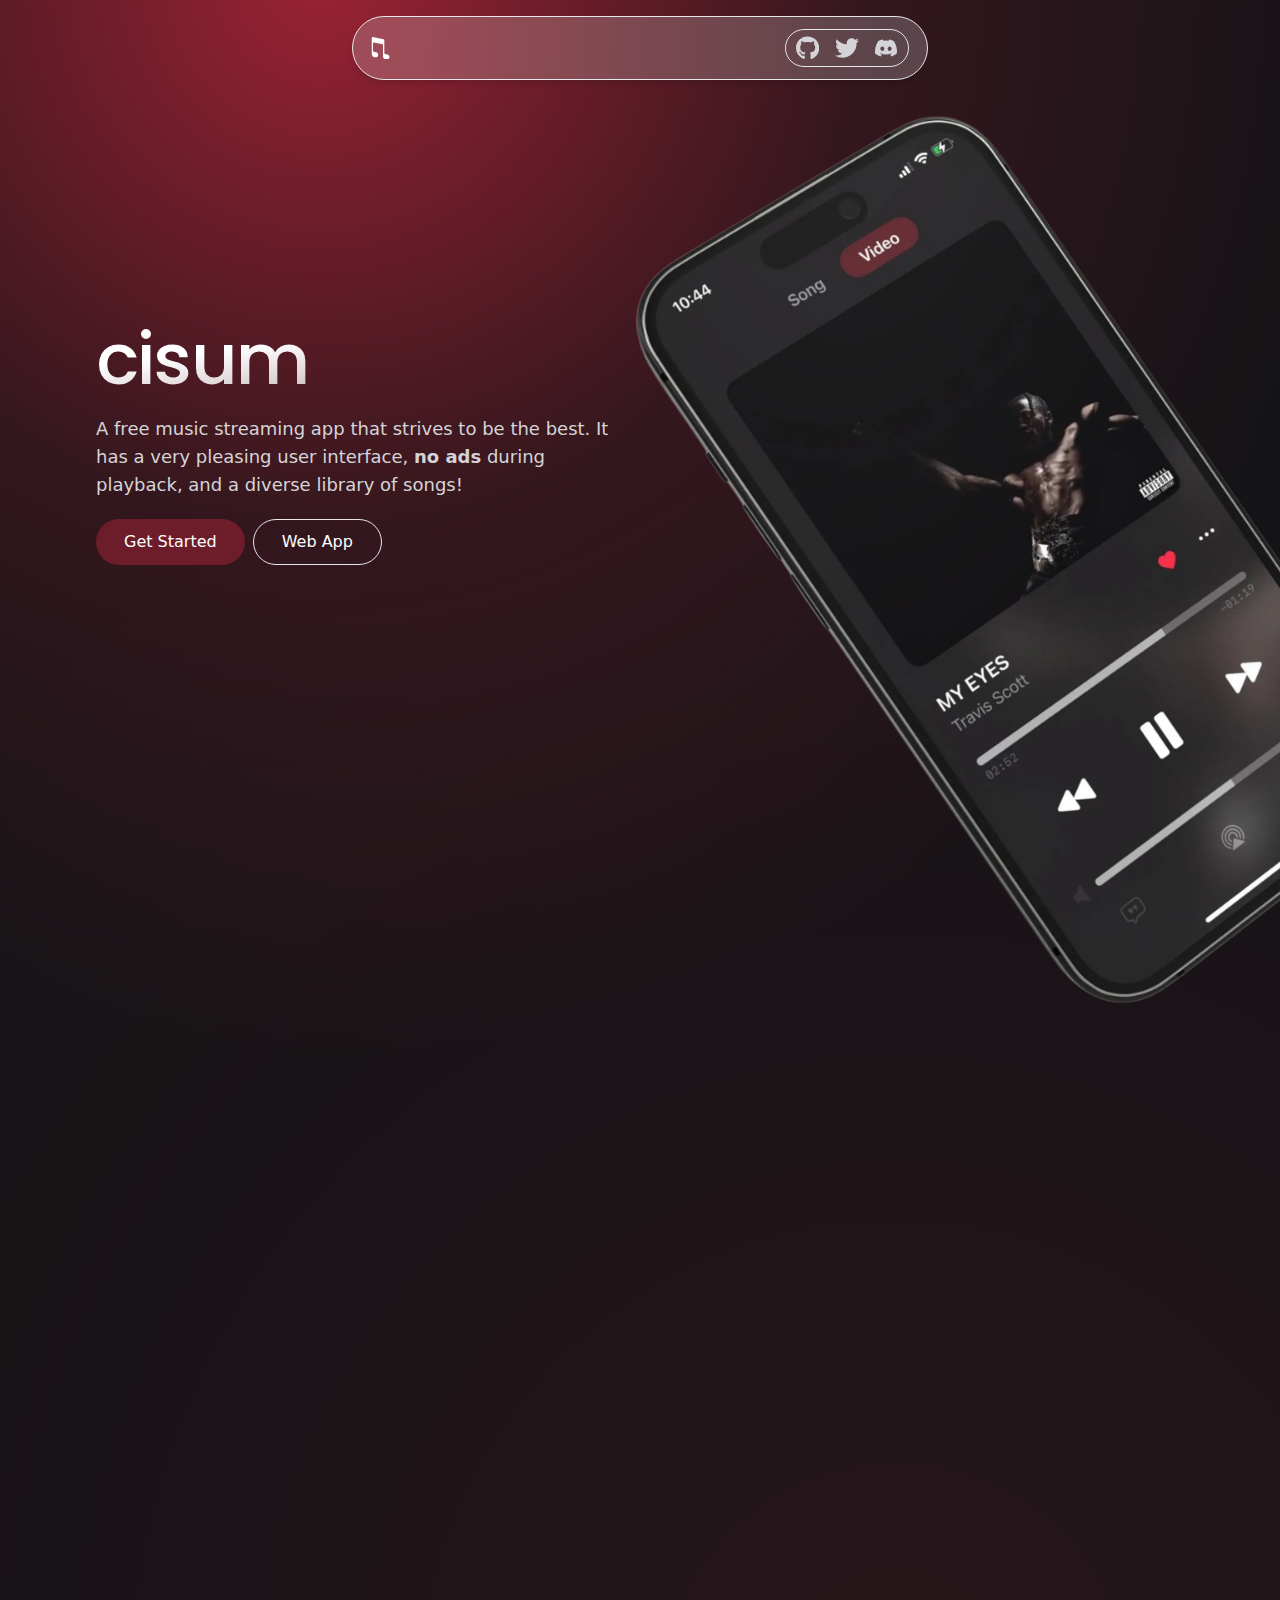
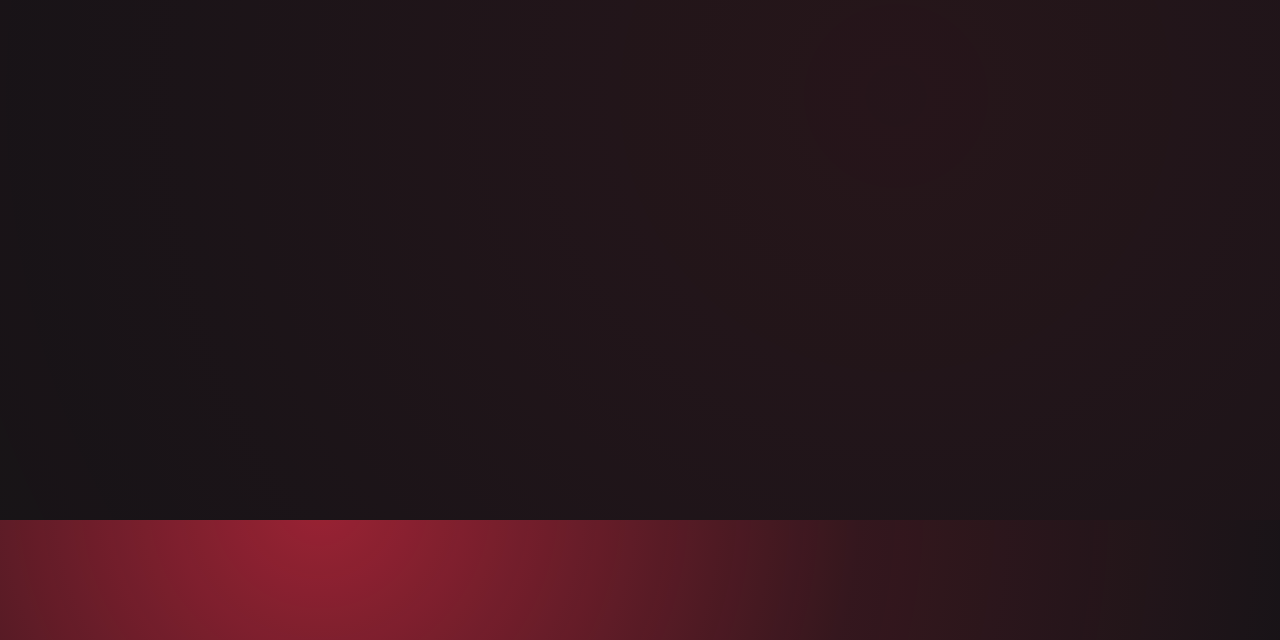
==== index.html @ 05d93760 "website" ====
<!DOCTYPE html>
<html lang="en">
	<head>
		<script async src="https://www.googletagmanager.com/gtag/js?id=G-27VPGVY9C8"></script>
		<script>function gtag() { dataLayer.push(arguments) } window.dataLayer = window.dataLayer || [], gtag("js", new Date), gtag("config", "G-27VPGVY9C8");</script>
		<meta charset="utf-8">
		<meta http-equiv="X-UA-Compatible" content="IE=edge">
		<meta name="viewport" content="width=device-width, initial-scale=1.0">
		<title>cisum</title>
		<meta name="description"
			content="A free music streaming app that strives to be the best.">
		<link rel="icon" type="image/svg" href="favicon.svg">
		<link rel="preconnect" href="https://fonts.googleapis.com">
		<link rel="preconnect" href="https://fonts.gstatic.com" crossorigin>
		<link rel="stylesheet" href="style.css">
	</head>
	<body class="scrollbar-thin scrollbar-thumb-[rgb(31,32,35)] scrollbar-track-[#121316]"
		commit-hash="77a3deda8023eea5ff2774a5f7b9d3b570507b34">
		<div class="flex flex-col items-center snap-mandatory snap-y">
			<div class="flex justify-center sticky top-0 w-full z-50">
				<nav
					class="backdrop-blur-2xl bg-material/50 border border-zinc-800 flex flex-grow flex-row items-center max-w-xl mt-4 mx-4 px-4 py-3 rounded-full shadow-md">
					<a class="border-zinc-800 duration-100 p-1.5 rounded-full transition-colors"
						href="#" aria-label="cisum Logo">
						<svg width="23.25" height="22.67" viewBox="0 0 549 699" fill="none" xmlns="http://www.w3.org/2000/svg">
              <path d="M40.3766 427.487V185.869C40.3766 176.449 49.0036 169.389 58.237 171.251L334.613 226.971C342.732 228.609 348.572 235.743 348.572 244.026V598.522C348.572 652.225 391.219 696.219 444.894 697.892L466.018 698.551C510.893 699.948 548.029 663.951 548.029 619.054V616.981C548.029 579.446 522.171 546.855 485.617 538.32L410.424 520.765C397.489 517.746 388.339 506.216 388.339 492.933V98.1916C388.339 84.0124 378.356 71.7933 364.462 68.9656L31.9111 1.28341C15.7383 -2.0082 0.609375 10.3517 0.609375 26.8562V525.304C0.609375 578.552 41.9722 622.641 95.1136 626.038L116.764 627.42C160.12 630.191 197.594 597.468 200.688 554.135C203.887 512.906 175.997 475.707 135.524 467.217L59.7308 451.32C48.4518 448.956 40.3766 439.01 40.3766 427.487Z" fill="white"/>
              </svg>
					</a>
					<div class="flex-grow"></div>
					<div class="border border-zinc-800 flex justify-center mx-0.5 px-2.5 py-1.5 rounded-full space-x-[0.95rem]">
						<a
							title="GitHub" href="https://github.com/atpugvaraa/cisum/" target="_blank"
							class="duration-100 flex h-6 hover:text-white justify-center text-zinc-300 transition-colors w-6">
							<svg
								fill="currentColor" viewBox="0 0 496 512">
								<path
									d="M165.9 397.4c0 2-2.3 3.6-5.2 3.6-3.3.3-5.6-1.3-5.6-3.6 0-2 2.3-3.6 5.2-3.6 3-.3 5.6 1.3 5.6 3.6zm-31.1-4.5c-.7 2 1.3 4.3 4.3 4.9 2.6 1 5.6 0 6.2-2s-1.3-4.3-4.3-5.2c-2.6-.7-5.5.3-6.2 2.3zm44.2-1.7c-2.9.7-4.9 2.6-4.6 4.9.3 2 2.9 3.3 5.9 2.6 2.9-.7 4.9-2.6 4.6-4.6-.3-1.9-3-3.2-5.9-2.9zM244.8 8C106.1 8 0 113.3 0 252c0 110.9 69.8 205.8 169.5 239.2 12.8 2.3 17.3-5.6 17.3-12.1 0-6.2-.3-40.4-.3-61.4 0 0-70 15-84.7-29.8 0 0-11.4-29.1-27.8-36.6 0 0-22.9-15.7 1.6-15.4 0 0 24.9 2 38.6 25.8 21.9 38.6 58.6 27.5 72.9 20.9 2.3-16 8.8-27.1 16-33.7-55.9-6.2-112.3-14.3-112.3-110.5 0-27.5 7.6-41.3 23.6-58.9-2.6-6.5-11.1-33.3 2.6-67.9 20.9-6.5 69 27 69 27 20-5.6 41.5-8.5 62.8-8.5s42.8 2.9 62.8 8.5c0 0 48.1-33.6 69-27 13.7 34.7 5.2 61.4 2.6 67.9 16 17.7 25.8 31.5 25.8 58.9 0 96.5-58.9 104.2-114.8 110.5 9.2 7.9 17 22.9 17 46.4 0 33.7-.3 75.4-.3 83.6 0 6.5 4.6 14.4 17.3 12.1C428.2 457.8 496 362.9 496 252 496 113.3 383.5 8 244.8 8zM97.2 352.9c-1.3 1-1 3.3.7 5.2 1.6 1.6 3.9 2.3 5.2 1 1.3-1 1-3.3-.7-5.2-1.6-1.6-3.9-2.3-5.2-1zm-10.8-8.1c-.7 1.3.3 2.9 2.3 3.9 1.6 1 3.6.7 4.3-.7.7-1.3-.3-2.9-2.3-3.9-2-.6-3.6-.3-4.3.7zm32.4 35.6c-1.6 1.3-1 4.3 1.3 6.2 2.3 2.3 5.2 2.6 6.5 1 1.3-1.3.7-4.3-1.3-6.2-2.2-2.3-5.2-2.6-6.5-1zm-11.4-14.7c-1.6 1-1.6 3.6 0 5.9 1.6 2.3 4.3 3.3 5.6 2.3 1.6-1.3 1.6-3.9 0-6.2-1.4-2.3-4-3.3-5.6-2z" />
							</svg>
						</a>
						<a title="Twitter" target="_blank" href="https://twitter.com/atpugvaraa"
							class="duration-100 flex h-6 hover:text-white justify-center text-zinc-300 transition-colors w-6">
							<svg
								fill="currentColor" viewBox="0 0 512 512">
								<path
									d="M459.37 151.716c.325 4.548.325 9.097.325 13.645 0 138.72-105.583 298.558-298.558 298.558-59.452 0-114.68-17.219-161.137-47.106 8.447.974 16.568 1.299 25.34 1.299 49.055 0 94.213-16.568 130.274-44.832-46.132-.975-84.792-31.188-98.112-72.772 6.498.974 12.995 1.624 19.818 1.624 9.421 0 18.843-1.3 27.614-3.573-48.081-9.747-84.143-51.98-84.143-102.985v-1.299c13.969 7.797 30.214 12.67 47.431 13.319-28.264-18.843-46.781-51.005-46.781-87.391 0-19.492 5.197-37.36 14.294-52.954 51.655 63.675 129.3 105.258 216.365 109.807-1.624-7.797-2.599-15.918-2.599-24.04 0-57.828 46.782-104.934 104.934-104.934 30.213 0 57.502 12.67 76.67 33.137 23.715-4.548 46.456-13.32 66.599-25.34-7.798 24.366-24.366 44.833-46.132 57.827 21.117-2.273 41.584-8.122 60.426-16.243-14.292 20.791-32.161 39.308-52.628 54.253z" />
							</svg>
						</a>
						<a title="Discord" href="https://discord.gg/8APhkFwT65" target="_blank"
							class="duration-100 flex h-6 hover:text-white justify-center text-zinc-300 transition-colors w-6">
							<svg
								fill="currentColor" viewBox="0 0 640 512">
								<path
									d="M524.531 69.836a1.5 1.5 0 0 0-.764-.7A485.065 485.065 0 0 0 404.081 32.03a1.816 1.816 0 0 0-1.923.91 337.461 337.461 0 0 0-14.9 30.6 447.848 447.848 0 0 0-134.426 0 309.541 309.541 0 0 0-15.135-30.6 1.89 1.89 0 0 0-1.924-.91 483.689 483.689 0 0 0-119.688 37.107 1.712 1.712 0 0 0-.788.676C39.068 183.651 18.186 294.69 28.43 404.354a2.016 2.016 0 0 0 .765 1.375 487.666 487.666 0 0 0 146.825 74.189 1.9 1.9 0 0 0 2.063-.676A348.2 348.2 0 0 0 208.12 430.4a1.86 1.86 0 0 0-1.019-2.588 321.173 321.173 0 0 1-45.868-21.853 1.885 1.885 0 0 1-.185-3.126 251.047 251.047 0 0 0 9.109-7.137 1.819 1.819 0 0 1 1.9-.256c96.229 43.917 200.41 43.917 295.5 0a1.812 1.812 0 0 1 1.924.233 234.533 234.533 0 0 0 9.132 7.16 1.884 1.884 0 0 1-.162 3.126 301.407 301.407 0 0 1-45.89 21.83 1.875 1.875 0 0 0-1 2.611 391.055 391.055 0 0 0 30.014 48.815 1.864 1.864 0 0 0 2.063.7A486.048 486.048 0 0 0 610.7 405.729a1.882 1.882 0 0 0 .765-1.352c12.264-126.783-20.532-236.912-86.934-334.541ZM222.491 337.58c-28.972 0-52.844-26.587-52.844-59.239s23.409-59.241 52.844-59.241c29.665 0 53.306 26.82 52.843 59.239 0 32.654-23.41 59.241-52.843 59.241Zm195.38 0c-28.971 0-52.843-26.587-52.843-59.239s23.409-59.241 52.843-59.241c29.667 0 53.307 26.82 52.844 59.239 0 32.654-23.177 59.241-52.844 59.241Z" />
							</svg>
						</a>
					</div>
				</nav>
			</div>
			<div
				class="flex flex-col h-full items-center lg:grid lg:grid-cols-8 lg:mt-0 lg:px-12 max-w-[90rem] mt-8 overflow-hidden sm:mt-12 snap-center w-full">
				<div class="2xl:pl-0 flex flex-col justify-center lg:-translate-y-2/4 lg:col-span-4 lg:pl-12 px-4 text-left">
					<h1
						class="!text-transparent bg-clip-text block font-medium font-title lg:text-7xl shadow-title-r sm:text-5xl text-4xl tracking-tight">
						cisum 
					</h1>
					<p class="max-w-xl mt-5 text-lg text-zinc-300"> A free music streaming app that strives to be the best. It has a very pleasing user interface, <b>no ads</b> during playback, and a diverse library of songs! 
					</p>
					<div class="buttonsok:flex-row flex flex-col gap-2 mt-5"> <a href="#get-started"
						class="bg-side-red-700 flex font-medium hover:bg-side-red-600 items-center justify-center px-7 py-2.5 rounded-full text-white transition-colors">
						Get Started </a> <a href="/cisum.html" target="_blank"
							class="border border-zinc-800 flex font-medium hover:bg-material hover:border-zinc-700 items-center justify-center px-7 py-2.5 rounded-full text-white transition-colors">
						Web App </a> 
					</div>
				</div>
				<div class="image h-full hidden items-center justify-center lg:col-span-4 lg:flex px-12 stoplgtranslation:translate-x-0 translate-x-24 w-full">
					<img alt="cisum-final-render" src="cisum-render-final.webp"
						srcset="cisum-render-final.webp, cisum-render-final.webp 2x"
						class="h-[60.5975rem] max-h-full max-w-3xl object-scale-down w-[48rem]"> 
				</div>
				<div class="image lg:hidden mask-fade-bottom max-h-[54rem] md:w-full mr-0 translate-x-1/4 w-screen"> <img
					alt="cisum-final-render" src="cisum-render-final.webp"
					class="bg-cover h-[60.634rem] max-h-full max-w-3xl object-scale-down w-[48rem]"> </div>
			</div>
			<div id="apps-section-2"
				class="flex flex-col items-center justify-center lg:max-w-[90rem] lg:mt-0 lg:px-12 mb-32 mt-8 section-fade snap-start w-full">
				<div class="flex flex-col items-center justify-center lg:mr-4 max-w-xl pb-4 px-4 text-center">
					<span
						class="backdrop-blur-md bg-material/50 border border-side-red-400/60 flex px-3 py-1 rounded-full text-[0.92rem] text-white w-max">Vast Library</span>
					<h1
						class="!text-transparent bg-clip-text block font-medium font-title mt-6 shadow-title-b sm:leading-none sm:text-[3rem] text-3xl text-white xs:text-4xl">
						YouTube's Large Database
					</h1>
					<p class="mt-2 sm:mt-3 text-zinc-300/70">
						cisum allows you to 
						<ph>listen to any song you want <b>for free</b></ph>
						, using YouTube's large library of songs and possibly
						<ph>others sources</ph>.
					</p>
				</div>
			</div>
			<div id="get-started"
				class="flex flex-col items-center justify-center lg:max-w-[90rem] lg:px-12 my-32 section-fade snap-center w-full">
				<div class="flex flex-col items-center justify-center lg:mr-4 max-w-xl pb-4 px-4 text-center">
					<span
						class="backdrop-blur-md bg-material/50 border border-side-red-400/60 flex px-3 py-1 rounded-full text-[0.92rem] text-white w-max">Download</span>
					<h1
						class="!text-transparent bg-clip-text block font-medium font-title mt-6 shadow-title-b sm:leading-none sm:text-[3rem] text-3xl text-white xs:text-4xl">
						Get started
					</h1>
					<p class="mt-2 sm:mt-3 text-zinc-300/70"> cisum works on iOS 16.0 and higher. You'll need a signing method to install the app or from the appstore (if it ever gets published)
						, but after that you can listen to all the songs you want for free. <br> 
					</p>
				</div>
				<div
					class="flex flex-col items-start lg:flex-row lg:space-x-4 lg:space-y-0 max-w-[70rem] mt-4 px-4 section-fade section-fade-less space-y-4 w-full">
					<div
						class="bg-material/30 border border-zinc-800 col-span-4 flex flex-col h-full items-center justify-center lg:min-w-[17.3125rem] lg:mt-0 lg:w-max min-w-max overflow-hidden p-4 rounded-3xl sm:p-8 sm:text-base text-left text-sm text-zinc-300 w-full">
						<ol class="flex items-center lg:flex-col lg:items-start peer/stepper sm:text-base text-center text-sm w-full"
							id="setup-stepper">
							<li class="active flex group items-center w-max"> <span
								class="bg-material border border-zinc-800 duration-300 flex group-[.active]:bg-side-red-700/30 group-[.active]:border-red-400/60 group-[.active]:font-title hover:bg-side-red-700/20 hover:border-red-400/40 items-center min-w-max px-3 py-1 rounded-full shadow-md transition-colors w-max xs:group-[.active]:font-medium">
								<span class="font-bold">1</span> <span
									class="hidden md:block md:ml-2 w-max xs:group-[.active]:block xs:group-[.active]:ml-2">Download
								cisum.ipa</span> </span> 
							</li>
							<li aria-hidden="true"
								class="border-1 border-b border-gray-700 flex-grow h-1 inline-block lg:border-b-0 lg:border-r lg:h-3 lg:my-3 lg:w-1 ml-3 mx-1 w-full xs:mx-3">
							</li>
							<li class="flex group items-center"> <span
								class="bg-material border border-zinc-800 duration-300 flex group-[.active]:bg-side-red-700/30 group-[.active]:border-red-400/60 group-[.active]:font-title hover:bg-side-red-700/20 hover:border-red-400/40 items-center min-w-max px-3 py-1 rounded-full shadow-md transition-colors w-max xs:group-[.active]:font-medium">
								<span class="font-bold">2</span> <span
									class="hidden md:block md:ml-2 xs:group-[.active]:block xs:group-[.active]:ml-2">Install/Sideload App</span>
								</span> 
							</li>
							<li aria-hidden="true"
								class="border-1 border-b border-gray-700 flex-grow h-1 inline-block lg:border-b-0 lg:border-r lg:h-3 lg:my-3 lg:w-1 ml-3 mx-1 w-full xs:mx-3">
							</li>
							<li class="flex group items-center"> <span
								class="bg-material border border-zinc-800 duration-300 flex group-[.active]:bg-side-red-700/30 group-[.active]:border-red-400/60 group-[.active]:font-title hover:bg-side-red-700/20 hover:border-red-400/40 items-center min-w-max px-3 py-1 rounded-full shadow-md transition-colors w-max xs:group-[.active]:font-medium">
								<span class="font-bold">3</span> <span
									class="hidden md:block md:ml-2 xs:group-[.active]:block xs:group-[.active]:ml-2">Finished</span>
								</span> 
							</li>
						</ol>
					</div>
					<div
						class="bg-material/30 border border-zinc-800 col-span-4 flex flex-col h-full items-center justify-center lg:mt-0 md:min-h-[27.75rem] min-h-[24.5rem] overflow-hidden p-4 rounded-3xl sm:p-8 sm:text-base text-left text-sm w-full">
						<div class="flex flex-col-reverse flex-grow h-full items-center lg:flex-col text-zinc-300 w-full">
							<div id="setup-content"
								class="duration-300 flex-grow h-full lg:mb-8 lg:mt-0 mt-4 opacity-100 text-left transition-all translate-y-0 w-full">
							</div>
							<div class="flex items-start w-full">
								<div
									class="bardualok:flex-row bardualok:items-center bardualok:justify-start flex flex-col justify-center w-full">
									<div class="flex group items-center">
										<p id="setup-os-select"></p>
									</div>
								</div>
								<div class="flex group items-center" id="setup-btn-wrap">
									<button id="setup-prev-btn"
										class="active:border-violet-300/50 appearance-none bg-transparent border border-zinc-800 flex focus:outline-none hover:bg-material items-center justify-center lg:h-[34px] lg:min-w-[34px] mr-2 nextprevok:px-3 px-1 py-1 rounded-full shadow-md sm:group-[.onlyprev]:px-3 transition-colors w-max">
										<svg fill="currentColor" class="h-5 nextprevok:mr-2 sm:group-[.onlyprev]:mr-2 w-5"
											viewBox="0 0 256 256">
											<path
												d="M224 128a8 8 0 0 1-8 8H59.31l58.35 58.34a8 8 0 0 1-11.32 11.32l-72-72a8 8 0 0 1 0-11.32l72-72a8 8 0 0 1 11.32 11.32L59.31 120H216a8 8 0 0 1 8 8Z" />
										</svg>
										<span
											class="hidden nextprevok:block nextprevok:w-max sm:group-[.onlyprev]:block sm:group-[.onlyprev]:w-max"
											aria-label="Previous Step">Previous Step</span> 
									</button>
									<button id="setup-next-btn"
										aria-label="Next Step"
										class="active:border-violet-300/50 appearance-none bg-transparent border border-zinc-800 flex focus:outline-none hover:bg-material items-center md:px-3 peer px-1 py-1 rounded-full shadow-md transition-colors w-max">
										<span class="hidden md:block md:w-max">Next Step</span> 
										<svg fill="currentColor"
											class="h-5 md:ml-2 w-5" viewBox="0 0 256 256">
											<path
												d="m221.66 133.66-72 72a8 8 0 0 1-11.32-11.32L196.69 136H40a8 8 0 0 1 0-16h156.69l-58.35-58.34a8 8 0 0 1 11.32-11.32l72 72a8 8 0 0 1 0 11.32Z" />
										</svg>
									</button>
								</div>
							</div>
						</div>
					</div>
				</div>
			</div>
		</div>
		<script src="script.js" type="module"></script>
	</body>
</html>
---- style.css ----
/* Importing Google Fonts */
@import url('https://fonts.googleapis.com/css2?family=Inter:wght@400;500;600;700;900&display=swap');
@import url('https://fonts.googleapis.com/css2?family=Poppins:wght@400;500;600;700;900&display=swap');

/* Custom Font Face Definitions */
@font-face {
    font-family: 'SatoshiVariable';
    src: url('Satoshi-Variable.e97601a1.ttf') format('truetype');
    font-style: normal;
    font-display: swap;
}

@font-face {
    font-family: 'Satoshi';
    src: url('Satoshi-Bold.9042e65d.woff2') format('woff2'),
         url('Satoshi-Bold.d6123eb6.woff') format('woff'),
         url('Satoshi-Black.ae0b9de3.woff2') format('woff2'),
         url('Satoshi-Black.fb3487f7.woff') format('woff');
    font-style: normal;
    font-display: swap;
}

/* Global Variables */
:root {
    --credit: "Font Awesome Pro 6.4.0 by @fontawesome - https://fontawesome.com";
    --msg: "Used in index.html";
}

/* Reset and Basic Styling */
*,
::before,
::after {
    box-sizing: border-box;
    border: 0 solid #e5e7eb;
}

html {
    font-family: 'SatoshiVariable', ui-sans-serif, system-ui, -apple-system, BlinkMacSystemFont, 
                'Segoe UI', Roboto, 'Helvetica Neue', Arial, 'Noto Sans', sans-serif, 
                'Apple Color Emoji', 'Segoe UI Emoji', 'Segoe UI Symbol', 'Noto Color Emoji';
    line-height: 1.5;
    tab-size: 4;
    -webkit-text-size-adjust: 100%;
}

body {
    margin: 0;
    line-height: inherit;
}

/* Element-Specific Styling */
.image img {
    min-width: 1600px;
    min-height: 900px;
}

hr {
    height: 0;
    border-top-width: 1px;
    color: inherit;
}

abbr[title] {
    text-decoration: underline dotted;
}

h1, h2, h3, h4, h5, h6 {
    font-size: inherit;
    font-weight: inherit;
}

a {
    color: inherit;
    text-decoration: inherit;
}

b, strong {
    font-weight: bolder;
}

code, kbd, samp, pre {
    font-family: ui-monospace, SFMono-Regular, Menlo, Monaco, Consolas, Liberation Mono, 
                'Courier New', monospace;
    font-size: 1em;
}

small {
    font-size: 80%;
}

sub, sup {
    vertical-align: baseline;
    font-size: 75%;
    line-height: 0;
    position: relative;
}

sub {
    bottom: -0.25em;
}

sup {
    top: -0.5em;
}

table {
    border-collapse: collapse;
    border-color: inherit;
    text-indent: 0;
}

button, input, optgroup, select, textarea {
    font-family: inherit;
    font-size: 100%;
    font-weight: inherit;
    line-height: inherit;
    color: inherit;
    margin: 0;
    padding: 0;
}

button, select {
    text-transform: none;
}

button, [type=button], [type=reset], [type=submit] {
    appearance: button;
    background-color: transparent;
    background-image: none;
}

::-moz-focusring {
    outline: auto;
}

::-moz-ui-invalid {
    box-shadow: none;
}

progress {
    vertical-align: baseline;
}

::-webkit-inner-spin-button,
::-webkit-outer-spin-button {
    height: auto;
}

[type=search] {
    appearance: textfield;
    outline-offset: -2px;
}

::-webkit-search-decoration {
    appearance: none;
}

::-webkit-file-upload-button {
    appearance: button;
    font: inherit;
}

summary {
    display: list-item;
}

blockquote, dl, dd, h1, h2, h3, h4, h5, h6, hr, figure, p, pre {
    margin: 0;
}

fieldset {
    margin: 0;
    padding: 0;
}

/* Legend Styling */
legend {
    padding: 0;
}

/* List Styling */
ol, ul, menu {
    margin: 0;
    padding: 0;
    list-style: none;
}

/* Textarea Styling */
textarea {
    resize: vertical;
}

/* Placeholder Styling */
input::placeholder,
textarea::placeholder {
    opacity: 1;
    color: #9ca3af;
}

/* Button and Role Styling */
button, [role=button] {
    cursor: pointer;
}

:disabled {
    cursor: default;
}

/* Media Styling */
img, svg, video, canvas, audio, iframe, embed, object {
    vertical-align: middle;
    display: block;
}

img, video {
    max-width: 100%;
    height: auto;
}

/* Hidden Element Styling */
[hidden] {
    display: none;
}

/* Scrollbar Styling */
* {
    scrollbar-color: initial;
    scrollbar-width: initial;
}

/* HTML Styling */
html {
    scroll-behavior: smooth;
    min-height: 100%;
    position: relative;
}

/* Body Styling */
body {
    height: 100%;
    background: radial-gradient(120vh at 25% -20px, #f92d4896, #f92d4826, #0000), 
                radial-gradient(150vh at 70% 80%, #f92d4816, #0000), #121316;
}

/* Reset and Global Variables */
*,
::before,
::after,
::backdrop {
    --tw-border-spacing-x: 0;
    --tw-border-spacing-y: 0;
    --tw-translate-x: 0;
    --tw-translate-y: 0;
    --tw-rotate: 0;
    --tw-skew-x: 0;
    --tw-skew-y: 0;
    --tw-scale-x: 1;
    --tw-scale-y: 1;
    --tw-pan-x: ;
    --tw-pan-y: ;
    --tw-pinch-zoom: ;
    --tw-scroll-snap-strictness: proximity;
    --tw-ordinal: ;
    --tw-slashed-zero: ;
    --tw-numeric-figure: ;
    --tw-numeric-spacing: ;
    --tw-numeric-fraction: ;
    --tw-ring-inset: ;
    --tw-ring-offset-width: 0px;
    --tw-ring-offset-color: #fff;
    --tw-ring-color: #f92d4880;
    --tw-ring-offset-shadow: 0 0 #0000;
    --tw-ring-shadow: 0 0 #0000;
    --tw-shadow: 0 0 #0000;
    --tw-shadow-colored: 0 0 #0000;
    --tw-blur: ;
    --tw-brightness: ;
    --tw-contrast: ;
    --tw-grayscale: ;
    --tw-hue-rotate: ;
    --tw-invert: ;
    --tw-saturate: ;
    --tw-sepia: ;
    --tw-drop-shadow: ;
    --tw-backdrop-blur: ;
    --tw-backdrop-brightness: ;
    --tw-backdrop-contrast: ;
    --tw-backdrop-grayscale: ;
    --tw-backdrop-hue-rotate: ;
    --tw-backdrop-invert: ;
    --tw-backdrop-opacity: ;
    --tw-backdrop-saturate: ;
    --tw-backdrop-sepia: ;
}

/* Custom Element Styling */
rh {
    color: #f92d48b3;
    font-weight: 500;
}

/* Shadow Styling */
.shadow-title-r {
    background: linear-gradient(to bottom right, #fff 30%, #ffffff80);
}

.shadow-title-b {
    background: linear-gradient(#fff 5% 30%, #fff9);
}

/* Global Link Styling */
.glink {
    color: #f92d48b3;
    transition: color 0.15s cubic-bezier(.4, 0, .2, 1), 
                background-color 0.15s cubic-bezier(.4, 0, .2, 1), 
                border-color 0.15s cubic-bezier(.4, 0, .2, 1), 
                text-decoration-color 0.15s cubic-bezier(.4, 0, .2, 1), 
                fill 0.15s cubic-bezier(.4, 0, .2, 1), stroke 0.15s cubic-bezier(.4, 0, .2, 1);
}

.glink:hover {
    --tw-text-opacity: 1;
    color: rgba(249, 45, 72, var(--tw-text-opacity));
}

/* Material Background Styling */
.bg-material {
    --tw-backdrop-blur: blur(40px);
    backdrop-filter: var(--tw-backdrop-blur) var(--tw-backdrop-brightness) 
                    var(--tw-backdrop-contrast) var(--tw-backdrop-grayscale) 
                    var(--tw-backdrop-hue-rotate) var(--tw-backdrop-invert) 
                    var(--tw-backdrop-opacity) var(--tw-backdrop-saturate) 
                    var(--tw-backdrop-sepia);
    background-color: rgba(31, 32, 35, 0.8);
}

/* Button Fill Styling */
.btn-fill {
    min-width: max-content;
    --tw-bg-opacity: 1;
    background-color: rgba(249, 45, 72, 0.2);
    --tw-text-opacity: 1;
    color: rgba(212 212 216 var(--tw-text-opacity));
    --tw-shadow: 0 4px 6px -1px rgba(0, 0, 0, 0.1), 
                0 2px 4px -2px rgba(0, 0, 0, 0.1);
    box-shadow: var(--tw-ring-offset-shadow, 0 0 #0000), 
                var(--tw-ring-shadow, 0 0 #0000), 
                var(--tw-shadow);
    border: 1px solid rgba(255, 255, 255, 0.5);
    border-radius: 9999px;
    align-items: center;
    padding: 0.25rem 0.75rem;
    transition: color 0.15s cubic-bezier(.4, 0, .2, 1), 
                background-color 0.15s cubic-bezier(.4, 0, .2, 1), 
                border-color 0.15s cubic-bezier(.4, 0, .2, 1), 
                text-decoration-color 0.15s cubic-bezier(.4, 0, .2, 1), 
                fill 0.15s cubic-bezier(.4, 0, .2, 1), stroke 0.15s cubic-bezier(.4, 0, .2, 1);
    display: flex;
}

.btn-fill:hover {
    --tw-bg-opacity: 1;
    background-color: rgba(249, 45, 72, 0.5);
    border-color: rgba(255, 255, 255, 0.7);
}

#setup-content .btn-fill {
    width: max-content;
    margin-top: 0.5rem;
    margin-bottom: 0.5rem;
}

/* Code Element Styling */
code {
    --tw-border-opacity: 1;
    border-width: 1px;
    border-color: rgba(39, 39, 42, var(--tw-border-opacity));
    background-color: rgba(31, 32, 35, 0.1);
    border-radius: 0.75rem;
    padding: 0.125rem 0.375rem;
    font-family: ui-monospace, SFMono-Regular, Menlo, Monaco, Consolas, Liberation Mono, Courier New, monospace;
    font-size: 0.825rem;
    line-height: 1.5rem;
}

/* Grid Fix Styling */
.grid-fix {
    -webkit-margin-top-collapse: discard;
}

/* All Downloads Styling */
#all-downloads {
    pointer-events: none;
    opacity: 0;
}

#all-downloads.show {
    pointer-events: auto;
    z-index: 50;
    opacity: 1;
}

/* Section Fade Styling */
.section-fade,
.section-fade-items > * {
    opacity: 0;
    -webkit-margin-top-collapse: discard;
    transition: opacity 0.6s ease-in-out, transform 0.6s ease-in-out;
    transform: translateY(80px);
}

.section-fade-less {
    opacity: 0;
    transition: opacity 0.6s ease-in-out, transform 0.6s ease-in-out;
    transform: translateY(40px);
}

.section-fade-items > * {
    transition-delay: calc(var(--custom-index) * 80ms);
    transform: translateY(40px);
}

/* Animation Styling */
.animate-fade-show,
.section-fade-items.animate-fade-show > * {
    opacity: 1;
    transform: matrix(1, 0, 0, 1, 0, 0);
}

#repos-grid.animate-fade-show > * {
    --delay: calc(var(--custom-index, 0) * 80ms);
    transition: opacity 0.6s ease-in-out var(--delay), transform 0.6s ease-in-out var(--delay), 
                background-color 0.15s ease-in-out 0s, border-color 0.15s ease-in-out 0s, 
                box-shadow 0.15s ease-in-out 0s;
}

/* Screen Reader Styling */
.sr-only {
    width: 1px;
    height: 1px;
    clip: rect(0, 0, 0, 0);
    white-space: nowrap;
    border-width: 0;
    margin: -1px;
    padding: 0;
    position: absolute;
    overflow: hidden;
}

/* Visibility and Positioning */
.visible {
    visibility: visible;
}

.fixed {
    position: fixed;
}

.relative {
    position: relative;
}

.sticky {
    position: sticky;
}

.top-0 {
    top: 0;
}

.z-50 {
    z-index: 50;
}

/* Grid Column Span */
.col-span-4 {
    grid-column: span 4 / span 4;
}

/* Margin and Padding Utilities */
.mx-4 {
    margin-left: 1rem;
    margin-right: 1rem;
}

.mx-0\.5 {
    margin-left: 0.125rem;
    margin-right: 0.125rem;
}

.mx-0 {
    margin-left: 0;
    margin-right: 0;
}

.mx-1 {
    margin-left: 0.25rem;
    margin-right: 0.25rem;
}

.mt-4 {
    margin-top: 1rem;
}

.mt-8 {
    margin-top: 2rem;
}

.mt-5 {
    margin-top: 1.25rem;
}

.mr-0 {
    margin-right: 0;
}

.mb-32 {
    margin-bottom: 8rem;
}

.mt-6 {
    margin-top: 1.5rem;
}

.mt-2 {
    margin-top: 0.5rem;
}

.ml-3 {
    margin-left: 0.75rem;
}

.mb-1 {
    margin-bottom: 0.25rem;
}

.mr-2 {
    margin-right: 0.5rem;
}

.mt-3 {
    margin-top: 0.75rem;
}

.mb-4 {
    margin-bottom: 1rem;
}

.mr-1\.5 {
    margin-right: 0.375rem;
}

.mr-1 {
    margin-right: 0.25rem;
}

.ml-4 {
    margin-left: 1rem;
}

.mr-4 {
    margin-right: 1rem;
}

.mt-1 {
    margin-top: 0.25rem;
}

/* Display Utilities */
.block {
    display: block;
}

.inline-block {
    display: inline-block;
}

.inline {
    display: inline;
}

.flex {
    display: flex;
}

.grid {
    display: grid;
}

.hidden {
    display: none;
}

/* Height Utilities */
.h-6 {
    height: 1.5rem;
}

/* Height Utilities */
.h-full {
    height: 100%;
}

.h-\[60\.5975rem\] {
    height: 60.5975rem;
}

.h-\[60\.634rem\] {
    height: 60.634rem;
}

.h-max {
    height: max-content;
}

.h-1 {
    height: 0.25rem;
}

.h-4 {
    height: 1rem;
}

.h-5 {
    height: 1.25rem;
}

.h-\[4\.15rem\] {
    height: 4.15rem;
}

.h-8 {
    height: 2rem;
}

/* Max Height Utilities */
.max-h-full {
    max-height: 100%;
}

.max-h-\[54rem\] {
    max-height: 54rem;
}

/* Min Height Utilities */
.min-h-\[24\.5rem\] {
    min-height: 24.5rem;
}

.min-h-\[4\.15rem\] {
    min-height: 4.15rem;
}

/* Width Utilities */
.w-full {
    width: 100%;
}

.w-6 {
    width: 1.5rem;
}

.w-\[48rem\] {
    width: 48rem;
}

.w-screen {
    width: 100vw;
}

.w-max {
    width: max-content;
}

.w-fit {
    width: fit-content;
}

.w-auto {
    width: auto;
}

.w-4 {
    width: 1rem;
}

.w-5 {
    width: 1.25rem;
}

.w-\[4\.15rem\] {
    width: 4.15rem;
}

.w-8 {
    width: 2rem;
}

/* Min Width Utilities */
.min-w-max {
    min-width: max-content;
}

.min-w-\[4\.15rem\] {
    min-width: 4.15rem;
}

/* Max Width Utilities */
.max-w-xl {
    max-width: 36rem;
}

.max-w-\[90rem\] {
    max-width: 90rem;
}

.max-w-3xl {
    max-width: 48rem;
}

.max-w-lg {
    max-width: 32rem;
}

.max-w-\[70rem\] {
    max-width: 70rem;
}

.max-w-\[50rem\] {
    max-width: 50rem;
}

.max-w-md {
    max-width: 28rem;
}

/* Flex Properties */
.flex-shrink-0 {
    flex-shrink: 0;
}

.flex-grow {
    flex-grow: 1;
}

/* Transform Properties */
.translate-x-24 {
    --tw-translate-x: 6rem;
    transform: translate(var(--tw-translate-x), var(--tw-translate-y));
}

.translate-x-1\/4 {
    --tw-translate-x: 25%;
    transform: translate(var(--tw-translate-x), var(--tw-translate-y));
}

.translate-y-0 {
    --tw-translate-y: 0px;
    transform: translate(var(--tw-translate-x), var(--tw-translate-y));
}

.-translate-x-6 {
    --tw-translate-x: -1.5rem;
    transform: translate(var(--tw-translate-x), var(--tw-translate-y));
}

.translate-y-\[40px\] {
    --tw-translate-y: 40px;
    transform: translate(var(--tw-translate-x), var(--tw-translate-y));
}

.translate-y-\[10px\] {
    --tw-translate-y: 10px;
    transform: translate(var(--tw-translate-x), var(--tw-translate-y));
}

.scale-95 {
    --tw-scale-x: 0.95;
    --tw-scale-y: 0.95;
    transform: translate(var(--tw-translate-x), var(--tw-translate-y));
}

.transform {
    transform: translate(var(--tw-translate-x), var(--tw-translate-y));
}

/* Scroll Snap Utilities */
.snap-y {
    scroll-snap-type: y var(--tw-scroll-snap-strictness);
}

.snap-mandatory {
    --tw-scroll-snap-strictness: mandatory;
}

.snap-start {
    scroll-snap-align: start;
}

.snap-center {
    scroll-snap-align: center;
}

/* List Style Positioning */
.list-inside {
    list-style-position: inside;
}

/* List Styles */
.list-disc {
    list-style-type: disc;
}

.list-decimal {
    list-style-type: decimal;
}

/* Appearance */
.appearance-none {
    -webkit-appearance: none;
    appearance: none;
}

/* Grid Properties */
.grid-cols-8 {
    grid-template-columns: repeat(8, minmax(0, 1fr));
}

/* Flex Direction */
.flex-row {
    flex-direction: row;
}

.flex-col {
    flex-direction: column;
}

.flex-col-reverse {
    flex-direction: column-reverse;
}

.flex-wrap {
    flex-wrap: wrap;
}

/* Alignment */
.items-start {
    align-items: flex-start;
}

.items-center {
    align-items: center;
}

/* Justify Content */
.justify-center {
    justify-content: center;
}

/* Gap Utilities */
.gap-2 {
    gap: 0.5rem;
}

.gap-3 {
    gap: 0.75rem;
}

/* Space Between Utilities */
.space-x-\[0\.95rem\]>:not([hidden])~:not([hidden]) {
    --tw-space-x-reverse: 0;
    margin-right: calc(0.95rem * var(--tw-space-x-reverse));
    margin-left: calc(0.95rem * calc(1 - var(--tw-space-x-reverse)));
}

.space-y-4>:not([hidden])~:not([hidden]) {
    --tw-space-y-reverse: 0;
    margin-top: calc(1rem * calc(1 - var(--tw-space-y-reverse)));
    margin-bottom: calc(1rem * var(--tw-space-y-reverse));
}

.space-x-3>:not([hidden])~:not([hidden]) {
    --tw-space-x-reverse: 0;
    margin-right: calc(0.75rem * var(--tw-space-x-reverse));
    margin-left: calc(0.75rem * calc(1 - var(--tw-space-x-reverse)));
}

/* Overflow Properties */
.overflow-hidden {
    overflow: hidden;
}

.overflow-y-auto {
    overflow-y: auto;
}

.overflow-x-hidden {
    overflow-x: hidden;
}

/* White Space Utilities */
.whitespace-nowrap {
    white-space: nowrap;
}

.whitespace-pre-line {
    white-space: pre-line;
}

.whitespace-pre-wrap {
    white-space: pre-wrap;
}

/* Border Radius */
.rounded-full {
    border-radius: 9999px;
}

.rounded-3xl {
    border-radius: 1.5rem;
}

.rounded-\[0\.925rem\] {
    border-radius: 0.925rem;
}

.rounded-lg {
    border-radius: 0.5rem;
}

.rounded-2xl {
    border-radius: 1rem;
}

/* Border */
.border {
    border-width: 1px;
}

.border-b {
    border-bottom-width: 1px;
}

/* Border Colors */
.border-white-800 {
    --tw-border-opacity: 1;
    border-color: rgba(255, 255, 255, 0.5);
}

.border-side-red-400\/60 {
    border-color: #f92d48;
}

.border-gray-700 {
    --tw-border-opacity: 1;
    border-color: rgb(55 65 81 / var(--tw-border-opacity));
}

.border-zinc-700 {
    --tw-border-opacity: 1;
    border-color: rgb(63 63 70 / var(--tw-border-opacity));
}

/* Background Colors */
.bg-material\/50 {
    background-color: rgba(255, 255, 255, 0.2);
}

.bg-side-red-700 {
    --tw-bg-opacity: 1;
    background-color: rgba(249, 45, 72, 0.3);
}

.bg-material\/30 {
    background-color: rgba(255, 255, 255, 0.1);
}

.bg-material {
    --tw-bg-opacity: 1;
    background-color: rgba(255, 255, 255, 0.2);
}

.bg-transparent {
    background-color: transparent;
}

.bg-cover {
    background-size: cover;
}

.bg-clip-text {
    -webkit-background-clip: text;
    background-clip: text;
}

/* Object Fit */
.object-scale-down {
    object-fit: scale-down;
}

/* Padding */
.p-1.\5 {
    padding: 0.375rem;
}

.p-1 {
    padding: 0.25rem;
}

.p-0.\5 {
    padding: 0.125rem;
}

.p-0 {
    padding: 0;
}

.p-4 {
    padding: 1rem;
}

.p-5 {
    padding: 1.25rem;
}

.px-4 {
	padding-left: 1rem;
	padding-right: 1rem
}

.py-3 {
	padding-top: .75rem;
	padding-bottom: .75rem
}

.py-1\.5 {
	padding-top: .375rem;
	padding-bottom: .375rem
}

.px-2\.5 {
	padding-left: .625rem;
	padding-right: .625rem
}

.py-1 {
	padding-top: .25rem;
	padding-bottom: .25rem
}

.px-2 {
	padding-left: .5rem;
	padding-right: .5rem
}

.px-7 {
	padding-left: 1.75rem;
	padding-right: 1.75rem
}

.py-2\.5 {
	padding-top: .625rem;
	padding-bottom: .625rem
}

.py-2 {
	padding-top: .5rem;
	padding-bottom: .5rem
}

.px-12 {
	padding-left: 3rem;
	padding-right: 3rem
}

.px-3 {
	padding-left: .75rem;
	padding-right: .75rem
}

.px-1 {
	padding-left: .25rem;
	padding-right: .25rem
}

.pb-4 {
	padding-bottom: 1rem
}

.pl-2\.5 {
	padding-left: .625rem
}

.pr-8 {
	padding-right: 2rem
}

.pl-2 {
	padding-left: .5rem
}

.text-left {
	text-align: left
}

.text-center {
	text-align: center
}

.font-title {
	font-family: Poppins, ui-sans-serif, system-ui, -apple-system, BlinkMacSystemFont, Segoe UI, Roboto, Helvetica Neue, Arial, Noto Sans, sans-serif, Apple Color Emoji, Segoe UI Emoji, Segoe UI Symbol, Noto Color Emoji
}

.text-4xl {
	font-size: 2.25rem;
	line-height: 2.5rem
}

.text-lg {
	font-size: 1.125rem;
	line-height: 1.75rem
}

.text-\[0\.92rem\] {
	font-size: .92rem
}

.text-3xl {
	font-size: 1.875rem;
	line-height: 2.25rem
}

.text-sm {
	font-size: .875rem;
	line-height: 1.25rem
}

.text-xl {
	font-size: 1.25rem;
	line-height: 1.75rem
}

.text-xs {
	font-size: .75rem;
	line-height: 1rem
}

.text-\[1\.075rem\] {
	font-size: 1.075rem
}

.text-\[0\.9rem\] {
	font-size: .9rem
}

.font-medium {
	font-weight: 500
}

.font-bold {
	font-weight: 700
}

.tracking-tight {
	letter-spacing: -.025em
}

.text-zinc-300 {
	--tw-text-opacity: 1;
	color: rgb(212 212 216/var(--tw-text-opacity))
}

.\!text-transparent {
	color: #0000 !important
}

.text-white {
	--tw-text-opacity: 1;
	color: rgb(255 255 255/var(--tw-text-opacity))
}

.text-zinc-300\/70 {
	color: #d4d4d8b3
}

.text-red-300\/70 {
	color: #f92d48b3
}

.text-yellow-500 {
	--tw-text-opacity: 1;
	color: rgb(234 179 8/var(--tw-text-opacity))
}

.text-zinc-400\/90 {
	color: #a1a1aae6
}

.text-zinc-200 {
	--tw-text-opacity: 1;
	color: rgb(228 228 231/var(--tw-text-opacity))
}

.text-gray-300 {
	--tw-text-opacity: 1;
	color: rgb(209 213 219/var(--tw-text-opacity))
}

.underline {
	-webkit-text-decoration-line: underline;
	text-decoration-line: underline
}

.opacity-100 {
	opacity: 1
}

.\!opacity-0 {
	opacity: 0 !important
}

.shadow-md {
	--tw-shadow: 0 4px 6px -1px #0000001a, 0 2px 4px -2px #0000001a;
	--tw-shadow-colored: 0 4px 6px -1px var(--tw-shadow-color), 0 2px 4px -2px var(--tw-shadow-color);
	box-shadow: var(--tw-ring-offset-shadow, 0 0 #0000), var(--tw-ring-shadow, 0 0 #0000), var(--tw-shadow)
}

.shadow-sm {
	--tw-shadow: 0 1px 2px 0 #0000000d;
	--tw-shadow-colored: 0 1px 2px 0 var(--tw-shadow-color);
	box-shadow: var(--tw-ring-offset-shadow, 0 0 #0000), var(--tw-ring-shadow, 0 0 #0000), var(--tw-shadow)
}

.filter {
	filter: var(--tw-blur)var(--tw-brightness)var(--tw-contrast)var(--tw-grayscale)var(--tw-hue-rotate)var(--tw-invert)var(--tw-saturate)var(--tw-sepia)var(--tw-drop-shadow)
}

.backdrop-blur-2xl {
	--tw-backdrop-blur: blur(40px);
	-webkit-backdrop-filter: var(--tw-backdrop-blur)var(--tw-backdrop-brightness)var(--tw-backdrop-contrast)var(--tw-backdrop-grayscale)var(--tw-backdrop-hue-rotate)var(--tw-backdrop-invert)var(--tw-backdrop-opacity)var(--tw-backdrop-saturate)var(--tw-backdrop-sepia);
	-webkit-backdrop-filter: var(--tw-backdrop-blur)var(--tw-backdrop-brightness)var(--tw-backdrop-contrast)var(--tw-backdrop-grayscale)var(--tw-backdrop-hue-rotate)var(--tw-backdrop-invert)var(--tw-backdrop-opacity)var(--tw-backdrop-saturate)var(--tw-backdrop-sepia);
	backdrop-filter: var(--tw-backdrop-blur)var(--tw-backdrop-brightness)var(--tw-backdrop-contrast)var(--tw-backdrop-grayscale)var(--tw-backdrop-hue-rotate)var(--tw-backdrop-invert)var(--tw-backdrop-opacity)var(--tw-backdrop-saturate)var(--tw-backdrop-sepia)
}

.backdrop-blur-md {
	--tw-backdrop-blur: blur(12px);
	-webkit-backdrop-filter: var(--tw-backdrop-blur)var(--tw-backdrop-brightness)var(--tw-backdrop-contrast)var(--tw-backdrop-grayscale)var(--tw-backdrop-hue-rotate)var(--tw-backdrop-invert)var(--tw-backdrop-opacity)var(--tw-backdrop-saturate)var(--tw-backdrop-sepia);
	-webkit-backdrop-filter: var(--tw-backdrop-blur)var(--tw-backdrop-brightness)var(--tw-backdrop-contrast)var(--tw-backdrop-grayscale)var(--tw-backdrop-hue-rotate)var(--tw-backdrop-invert)var(--tw-backdrop-opacity)var(--tw-backdrop-saturate)var(--tw-backdrop-sepia);
	backdrop-filter: var(--tw-backdrop-blur)var(--tw-backdrop-brightness)var(--tw-backdrop-contrast)var(--tw-backdrop-grayscale)var(--tw-backdrop-hue-rotate)var(--tw-backdrop-invert)var(--tw-backdrop-opacity)var(--tw-backdrop-saturate)var(--tw-backdrop-sepia)
}

.backdrop-blur-sm {
	--tw-backdrop-blur: blur(4px);
	-webkit-backdrop-filter: var(--tw-backdrop-blur)var(--tw-backdrop-brightness)var(--tw-backdrop-contrast)var(--tw-backdrop-grayscale)var(--tw-backdrop-hue-rotate)var(--tw-backdrop-invert)var(--tw-backdrop-opacity)var(--tw-backdrop-saturate)var(--tw-backdrop-sepia);
	-webkit-backdrop-filter: var(--tw-backdrop-blur)var(--tw-backdrop-brightness)var(--tw-backdrop-contrast)var(--tw-backdrop-grayscale)var(--tw-backdrop-hue-rotate)var(--tw-backdrop-invert)var(--tw-backdrop-opacity)var(--tw-backdrop-saturate)var(--tw-backdrop-sepia);
	backdrop-filter: var(--tw-backdrop-blur)var(--tw-backdrop-brightness)var(--tw-backdrop-contrast)var(--tw-backdrop-grayscale)var(--tw-backdrop-hue-rotate)var(--tw-backdrop-invert)var(--tw-backdrop-opacity)var(--tw-backdrop-saturate)var(--tw-backdrop-sepia)
}

.transition-colors {
	transition-property: color, background-color, border-color, -webkit-text-decoration-color, -webkit-text-decoration-color, text-decoration-color, fill, stroke;
	transition-duration: .15s;
	transition-timing-function: cubic-bezier(.4, 0, .2, 1)
}

.transition-all {
	transition-property: all;
	transition-duration: .15s;
	transition-timing-function: cubic-bezier(.4, 0, .2, 1)
}

.transition-opacity {
	transition-property: opacity;
	transition-duration: .15s;
	transition-timing-function: cubic-bezier(.4, 0, .2, 1)
}

.transition {
	transition-property: color, background-color, border-color, -webkit-text-decoration-color, -webkit-text-decoration-color, text-decoration-color, fill, stroke, opacity, box-shadow, transform, filter, -webkit-backdrop-filter, -webkit-backdrop-filter, backdrop-filter;
	transition-duration: .15s;
	transition-timing-function: cubic-bezier(.4, 0, .2, 1)
}

.duration-100 {
	transition-duration: .1s
}

.duration-300 {
	transition-duration: .3s
}

.scrollbar.overflow-x-hidden {
	overflow-x: hidden
}

.scrollbar-thin {
	--scrollbar-track: initial;
	--scrollbar-thumb: initial;
	--scrollbar-corner: initial;
	--scrollbar-track-hover: var(--scrollbar-track);
	--scrollbar-thumb-hover: var(--scrollbar-thumb);
	--scrollbar-corner-hover: var(--scrollbar-corner);
	--scrollbar-track-active: var(--scrollbar-track-hover);
	--scrollbar-thumb-active: var(--scrollbar-thumb-hover);
	--scrollbar-corner-active: var(--scrollbar-corner-hover);
	scrollbar-color: var(--scrollbar-thumb)var(--scrollbar-track);
	overflow: overlay
}

.scrollbar-thin.overflow-x-hidden {
	overflow-x: hidden
}

.scrollbar-thin.overflow-y-hidden {
	overflow-y: hidden
}

.scrollbar-thin::-webkit-scrollbar-track {
	background-color: var(--scrollbar-track)
}

.scrollbar-thin::-webkit-scrollbar-thumb {
	background-color: var(--scrollbar-thumb)
}

.scrollbar-thin::-webkit-scrollbar-corner {
	background-color: var(--scrollbar-corner)
}

.scrollbar-thin::-webkit-scrollbar-track:hover {
	background-color: var(--scrollbar-track-hover)
}

.scrollbar-thin::-webkit-scrollbar-thumb:hover {
	background-color: var(--scrollbar-thumb-hover)
}

.scrollbar-thin::-webkit-scrollbar-corner:hover {
	background-color: var(--scrollbar-corner-hover)
}

.scrollbar-thin::-webkit-scrollbar-track:active {
	background-color: var(--scrollbar-track-active)
}

.scrollbar-thin::-webkit-scrollbar-thumb:active {
	background-color: var(--scrollbar-thumb-active)
}

.scrollbar-thin::-webkit-scrollbar-corner:active {
	background-color: var(--scrollbar-corner-active)
}

.scrollbar-thin {
	scrollbar-width: thin
}

.scrollbar-thin::-webkit-scrollbar {
	width: 8px;
	height: 8px
}

.scrollbar-track-\[\#121316\] {
	--scrollbar-track: #121316 !important
}

.scrollbar-thumb-\[rgb\(31\,32\,35\)\] {
	--scrollbar-thumb: #1f2023 !important
}

@media(prefers-reduced-motion:reduce) {
	.marquee-inner {
		animation-play-state: paused !important
	}
}

.marquee-inner.marquee-reverse {
	animation-direction: reverse
}

.marquee-wrapper {
	-webkit-transform: translate(0, 0)
}

@media(prefers-reduced-motion:reduce) {
	.section-fade {
		opacity: 1 !important;
		transition: none !important
	}
}

@keyframes marquee {
	0% {
		transform: translateX(var(--move-initial))translateZ(0)
	}

	to {
		transform: translateX(var(--move-final))translateZ(0)
	}
}

@media(min-width:1110px) {
	#event-log>:nth-of-type(n+9) {
		display: none
	}
}

@media(max-width:896px) {

	#event-log>:nth-of-type(n+5),
	#repos-grid>:nth-of-type(n+4) {
		display: none
	}
}

@media(max-width:1268px) {
	#repos-grid>:nth-of-type(n+5) {
		display: none
	}
}

@media(max-width:1421px) {
	#repos-grid>:nth-of-type(n+7) {
		display: none
	}
}

@media(min-width:1422px) {
	#repos-grid div {
		display: flex !important
	}
}

.focus\:border-red-300\/50:focus {
	border-color: #f92d4880
}

.focus\:outline-none:focus {
	outline-offset: 2px;
	outline: 2px solid #0000
}

.group:hover .group-hover\:bg-material {
	--tw-backdrop-blur: blur(40px);
	-webkit-backdrop-filter: var(--tw-backdrop-blur)var(--tw-backdrop-brightness)var(--tw-backdrop-contrast)var(--tw-backdrop-grayscale)var(--tw-backdrop-hue-rotate)var(--tw-backdrop-invert)var(--tw-backdrop-opacity)var(--tw-backdrop-saturate)var(--tw-backdrop-sepia);
	-webkit-backdrop-filter: var(--tw-backdrop-blur)var(--tw-backdrop-brightness)var(--tw-backdrop-contrast)var(--tw-backdrop-grayscale)var(--tw-backdrop-hue-rotate)var(--tw-backdrop-invert)var(--tw-backdrop-opacity)var(--tw-backdrop-saturate)var(--tw-backdrop-sepia);
	backdrop-filter: var(--tw-backdrop-blur)var(--tw-backdrop-brightness)var(--tw-backdrop-contrast)var(--tw-backdrop-grayscale)var(--tw-backdrop-hue-rotate)var(--tw-backdrop-invert)var(--tw-backdrop-opacity)var(--tw-backdrop-saturate)var(--tw-backdrop-sepia);
	--tw-bg-opacity: 1;
	background-color: #f92d48cc;
	background-color: rgb(31 32 35/var(--tw-bg-opacity))
}

.group.show .group-\[\.show\]\:scale-100 {
	--tw-scale-x: 1;
	--tw-scale-y: 1;
	transform: translate(var(--tw-translate-x), var(--tw-translate-y))rotate(var(--tw-rotate))skewX(var(--tw-skew-x))skewY(var(--tw-skew-y))scaleX(var(--tw-scale-x))scaleY(var(--tw-scale-y))
}

.group.active .group-\[\.active\]\:border-red-400\/60 {
	border-color: #f92d4899
}

.group.active .group-\[\.active\]\:bg-side-red-700\/30 {
	background-color: #f92d484d
}

.group.active .group-\[\.active\]\:font-title {
	font-family: Poppins, ui-sans-serif, system-ui, -apple-system, BlinkMacSystemFont, Segoe UI, Roboto, Helvetica Neue, Arial, Noto Sans, sans-serif, Apple Color Emoji, Segoe UI Emoji, Segoe UI Symbol, Noto Color Emoji
}

.hover\:bg-material:hover {
	--tw-backdrop-blur: blur(40px);
	-webkit-backdrop-filter: var(--tw-backdrop-blur)var(--tw-backdrop-brightness)var(--tw-backdrop-contrast)var(--tw-backdrop-grayscale)var(--tw-backdrop-hue-rotate)var(--tw-backdrop-invert)var(--tw-backdrop-opacity)var(--tw-backdrop-saturate)var(--tw-backdrop-sepia);
	-webkit-backdrop-filter: var(--tw-backdrop-blur)var(--tw-backdrop-brightness)var(--tw-backdrop-contrast)var(--tw-backdrop-grayscale)var(--tw-backdrop-hue-rotate)var(--tw-backdrop-invert)var(--tw-backdrop-opacity)var(--tw-backdrop-saturate)var(--tw-backdrop-sepia);
	backdrop-filter: var(--tw-backdrop-blur)var(--tw-backdrop-brightness)var(--tw-backdrop-contrast)var(--tw-backdrop-grayscale)var(--tw-backdrop-hue-rotate)var(--tw-backdrop-invert)var(--tw-backdrop-opacity)var(--tw-backdrop-saturate)var(--tw-backdrop-sepia);
	background-color: #1f2023cc
}

.hover\:border-zinc-700:hover {
	--tw-border-opacity: 1;
	background-color: rgba(255, 255, 255, 1);
}

.hover\:border-red-400\/40:hover {
	border-color: #f92d4866
}

.hover\:bg-side-red-600:hover {
	--tw-bg-opacity: 1;
	background-color: rgba(255, 255, 255, 0.3)
}

.hover\:bg-material:hover {
	--tw-bg-opacity: 1;
	background-color: rgba(255, 255, 255, 0.2)
}

.hover\:bg-side-red-700\/20:hover {
	background-color: #f92d4833
}

.hover\:text-white:hover {
	--tw-text-opacity: 1;
	color: rgb(255 255 255/var(--tw-text-opacity))
}

.hover\:text-red-300:hover {
	--tw-text-opacity: 1;
	color: rgb(196 181 253/var(--tw-text-opacity))
}

.hover\:shadow-\[inset_0_-7px_11px_\#a48fff1f\]:hover {
	--tw-shadow: inset 0 -7px 11px #a48fff1f;
	--tw-shadow-colored: inset 0 -7px 11px var(--tw-shadow-color);
	box-shadow: var(--tw-ring-offset-shadow, 0 0 #0000), var(--tw-ring-shadow, 0 0 #0000), var(--tw-shadow)
}

.hover\:shadow-xl:hover {
	--tw-shadow: 0 20px 25px -5px #0000001a, 0 8px 10px -6px #0000001a;
	--tw-shadow-colored: 0 20px 25px -5px var(--tw-shadow-color), 0 8px 10px -6px var(--tw-shadow-color);
	box-shadow: var(--tw-ring-offset-shadow, 0 0 #0000), var(--tw-ring-shadow, 0 0 #0000), var(--tw-shadow)
}

.active\:border-red-300\/50:active {
	border-color: #c4b5fd80
}

@media(min-width:355px) {
	.buttonsok\:flex-row {
		flex-direction: row
	}
}

@media(min-width:430px) {
	.bardualok\:mb-0 {
		margin-bottom: 0
	}

	.bardualok\:ml-2 {
		margin-left: .5rem
	}

	.bardualok\:flex-row {
		flex-direction: row
	}

	.bardualok\:items-center {
		align-items: center
	}

	.bardualok\:justify-start {
		justify-content: flex-start
	}
}

@media(min-width:475px) {
	.xs\:mx-3 {
		margin-left: .75rem;
		margin-right: .75rem
	}

	.xs\:items-center {
		align-items: center
	}

	.xs\:justify-center {
		justify-content: center
	}

	.xs\:rounded-2xl {
		border-radius: 1rem
	}

	.xs\:border {
		border-width: 1px
	}

	.xs\:bg-black\/40 {
		background-color: #0006
	}

	.xs\:px-4 {
		padding-left: 1rem;
		padding-right: 1rem
	}

	.xs\:text-4xl {
		font-size: 2.25rem;
		line-height: 2.5rem
	}

	.xs\:text-base {
		font-size: 1rem;
		line-height: 1.5rem
	}

	.xs\:shadow-xl {
		--tw-shadow: 0 20px 25px -5px #0000001a, 0 8px 10px -6px #0000001a;
		--tw-shadow-colored: 0 20px 25px -5px var(--tw-shadow-color), 0 8px 10px -6px var(--tw-shadow-color);
		box-shadow: var(--tw-ring-offset-shadow, 0 0 #0000), var(--tw-ring-shadow, 0 0 #0000), var(--tw-shadow)
	}

	.group.active .xs\:group-\[\.active\]\:ml-2 {
		margin-left: .5rem
	}

	.group.active .xs\:group-\[\.active\]\:block {
		display: block
	}

	.group.active .xs\:group-\[\.active\]\:font-medium {
		font-weight: 500
	}
}

@media(min-width:640px) {
	.sm\:mt-12 {
		margin-top: 3rem
	}

	.sm\:mt-3 {
		margin-top: .75rem
	}

	.sm\:ml-6 {
		margin-left: 1.5rem
	}

	.sm\:p-8 {
		padding: 2rem
	}

	.sm\:text-5xl {
		font-size: 3rem;
		line-height: 1
	}

	.sm\:text-\[3rem\] {
		font-size: 3rem
	}

	.sm\:text-base {
		font-size: 1rem;
		line-height: 1.5rem
	}

	.sm\:text-xl {
		font-size: 1.25rem;
		line-height: 1.75rem
	}

	.sm\:text-lg {
		font-size: 1.125rem;
		line-height: 1.75rem
	}

	.sm\:text-\[0\.9rem\] {
		font-size: .9rem
	}

	.sm\:text-sm {
		font-size: .875rem;
		line-height: 1.25rem
	}

	.sm\:leading-none {
		line-height: 1
	}

	.group.onlyprev .sm\:group-\[\.onlyprev\]\:mr-2 {
		margin-right: .5rem
	}

	.group.onlyprev .sm\:group-\[\.onlyprev\]\:block {
		display: block
	}

	.group.onlyprev .sm\:group-\[\.onlyprev\]\:w-max {
		width: max-content
	}

	.group.onlyprev .sm\:group-\[\.onlyprev\]\:px-3 {
		padding-left: .75rem;
		padding-right: .75rem
	}
}

@media(min-width:768px) {
	.md\:ml-2 {
		margin-left: .5rem
	}

	.md\:block {
		display: block
	}

	.md\:min-h-\[27\.75rem\] {
		min-height: 27.75rem
	}

	.md\:w-full {
		width: 100%
	}

	.md\:w-max {
		width: max-content
	}

	.md\:p-8 {
		padding: 2rem
	}

	.md\:px-3 {
		padding-left: .75rem;
		padding-right: .75rem
	}
}

@media(min-width:896px) {
	.gridok\:grid {
		display: grid
	}

	.gridok\:h-full {
		height: 100%
	}

	.gridok\:max-w-none {
		max-width: none
	}

	.gridok\:flex-grow {
		flex-grow: 1
	}

	.gridok\:justify-evenly {
		justify-content: space-evenly
	}

	.gridok\:space-y-0>:not([hidden])~:not([hidden]) {
		--tw-space-y-reverse: 0;
		margin-top: calc(0px*calc(1 - var(--tw-space-y-reverse)));
		margin-bottom: calc(0px*var(--tw-space-y-reverse))
	}

	.gridok\:space-x-4>:not([hidden])~:not([hidden]) {
		--tw-space-x-reverse: 0;
		margin-right: calc(1rem*var(--tw-space-x-reverse));
		margin-left: calc(1rem*calc(1 - var(--tw-space-x-reverse)))
	}
}

@media(min-width:1024px) {
	.lg\:col-span-4 {
		grid-column: span 4/span 4
	}

	.lg\:my-3 {
		margin-top: .75rem;
		margin-bottom: .75rem
	}

	.lg\:mt-0 {
		margin-top: 0
	}

	.lg\:mr-4 {
		margin-right: 1rem
	}

	.lg\:mb-8 {
		margin-bottom: 2rem
	}

	.lg\:flex {
		display: flex
	}

	.lg\:grid {
		display: grid
	}

	.lg\:hidden {
		display: none
	}

	.lg\:h-3 {
		height: .75rem
	}

	.lg\:h-\[34px\] {
		height: 34px
	}

	.lg\:w-max {
		width: max-content
	}

	.lg\:w-1 {
		width: .25rem
	}

	.lg\:min-w-\[17\.3125rem\] {
		min-width: 17.3125rem
	}

	.lg\:min-w-\[34px\] {
		min-width: 34px
	}

	.lg\:max-w-\[90rem\] {
		max-width: 90rem
	}

	.lg\:-translate-y-2\/4 {
		--tw-translate-y: -50%;
		transform: translate(var(--tw-translate-x), var(--tw-translate-y))rotate(var(--tw-rotate))skewX(var(--tw-skew-x))skewY(var(--tw-skew-y))scaleX(var(--tw-scale-x))scaleY(var(--tw-scale-y))
	}

	.lg\:grid-cols-8 {
		grid-template-columns: repeat(8, minmax(0, 1fr))
	}

	.lg\:flex-row {
		flex-direction: row
	}

	.lg\:flex-col {
		flex-direction: column
	}

	.lg\:items-start {
		align-items: flex-start
	}

	.lg\:space-y-0>:not([hidden])~:not([hidden]) {
		--tw-space-y-reverse: 0;
		margin-top: calc(0px*calc(1 - var(--tw-space-y-reverse)));
		margin-bottom: calc(0px*var(--tw-space-y-reverse))
	}

	.lg\:space-x-4>:not([hidden])~:not([hidden]) {
		--tw-space-x-reverse: 0;
		margin-right: calc(1rem*var(--tw-space-x-reverse));
		margin-left: calc(1rem*calc(1 - var(--tw-space-x-reverse)))
	}

	.lg\:border-b-0 {
		border-bottom-width: 0
	}

	.lg\:border-r {
		border-right-width: 1px
	}

	.lg\:px-12 {
		padding-left: 3rem;
		padding-right: 3rem
	}

	.lg\:pl-12 {
		padding-left: 3rem
	}

	.lg\:text-7xl {
		font-size: 4.5rem;
		line-height: 1
	}
}

@media(min-width:1096px) {
	.nextprevok\:mr-2 {
		margin-right: .5rem
	}

	.nextprevok\:block {
		display: block
	}

	.nextprevok\:w-max {
		width: max-content
	}

	.nextprevok\:px-3 {
		padding-left: .75rem;
		padding-right: .75rem
	}
}

@media(min-width:1268px) {
	.grid35ok\:col-span-3 {
		grid-column: span 3/span 3
	}

	.grid35ok\:col-span-5 {
		grid-column: span 5/span 5
	}

	.grid35ok\:grid {
		display: grid
	}

	.grid35ok\:grid-cols-2 {
		grid-template-columns: repeat(2, minmax(0, 1fr))
	}
}

@media(min-width:1330px) {
	.stoplgtranslation\:translate-x-0 {
		--tw-translate-x: 0px;
		transform: translate(var(--tw-translate-x), var(--tw-translate-y))rotate(var(--tw-rotate))skewX(var(--tw-skew-x))skewY(var(--tw-skew-y))scaleX(var(--tw-scale-x))scaleY(var(--tw-scale-y))
	}
}

@media(min-width:1422px) {
	.grid12ok\:col-span-4 {
		grid-column: span 4/span 4
	}

	.grid12ok\:col-span-8 {
		grid-column: span 8/span 8
	}

	.grid12ok\:grid-cols-12 {
		grid-template-columns: repeat(12, minmax(0, 1fr))
	}

	.grid12ok\:grid-cols-3 {
		grid-template-columns: repeat(3, minmax(0, 1fr))
	}
}

@media(min-width:1536px) {
	.\32 xl\:pl-0 {
		padding-left: 0
	}
}
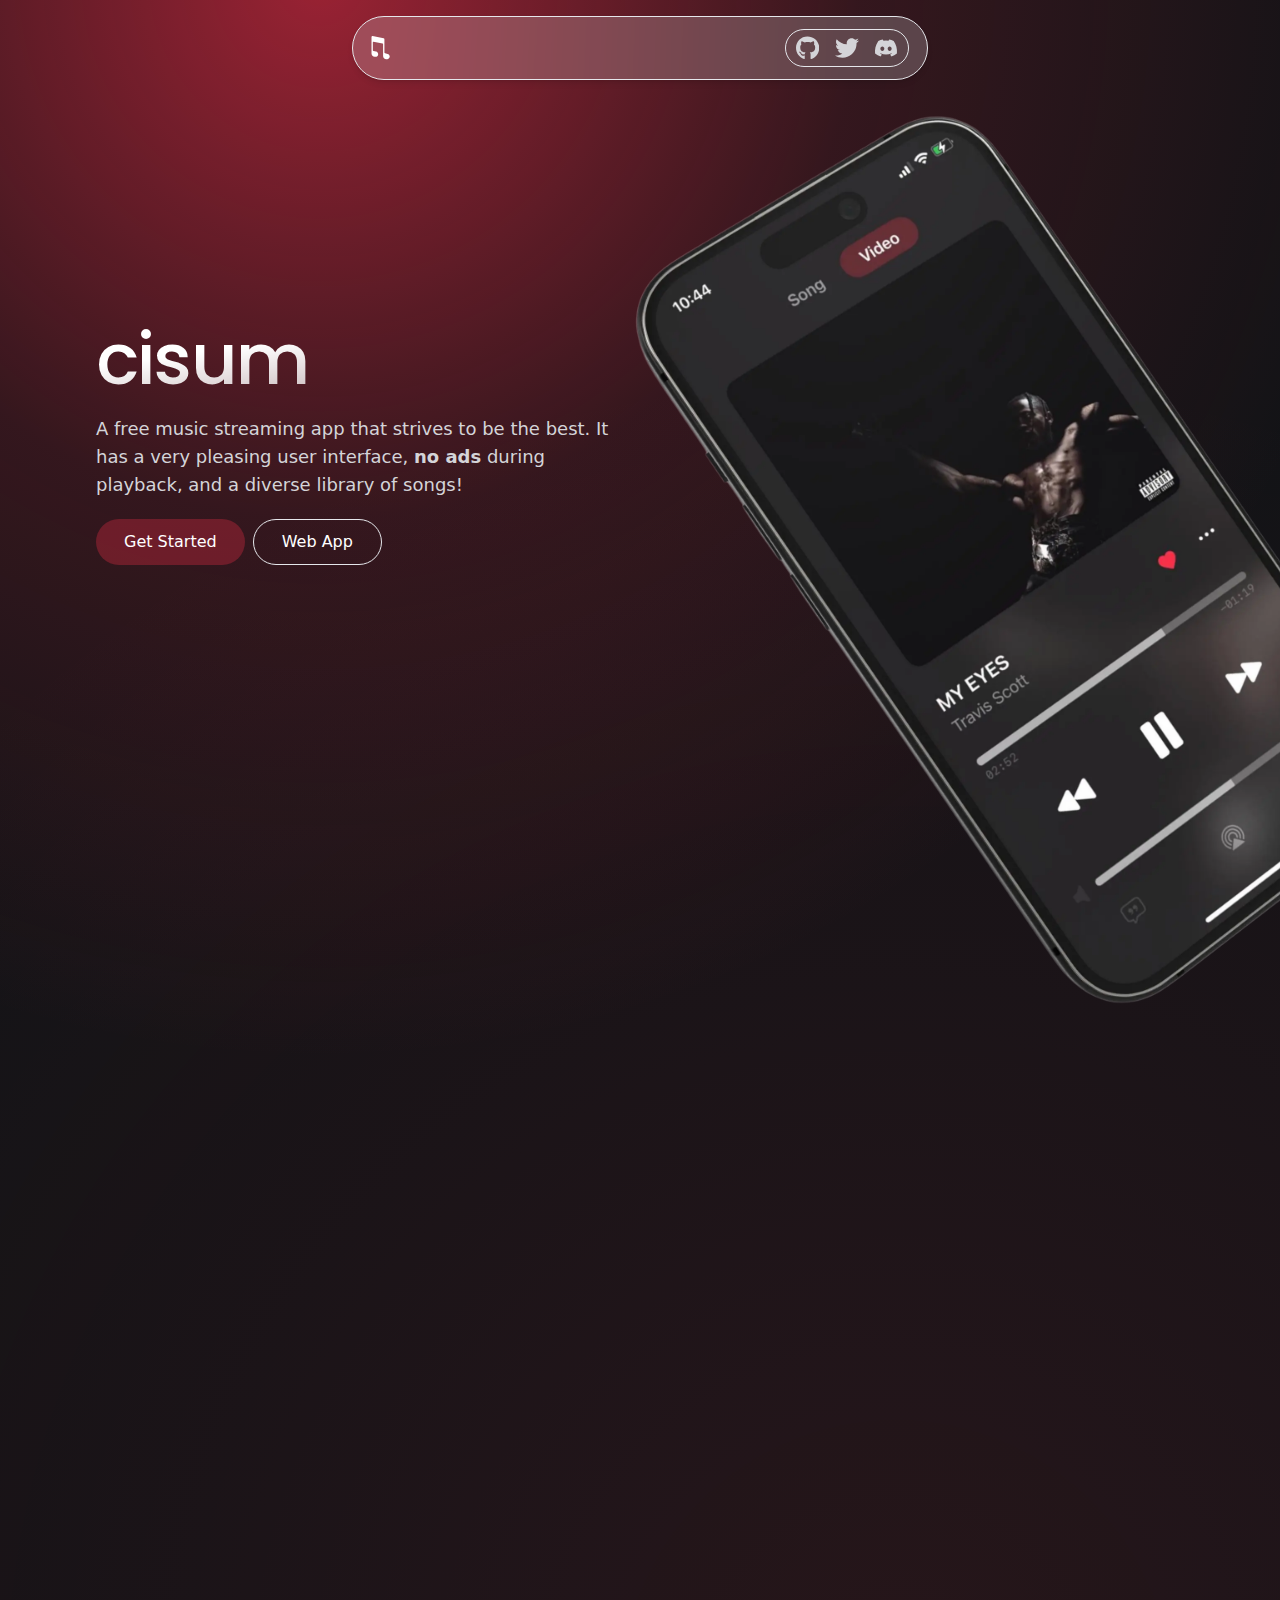
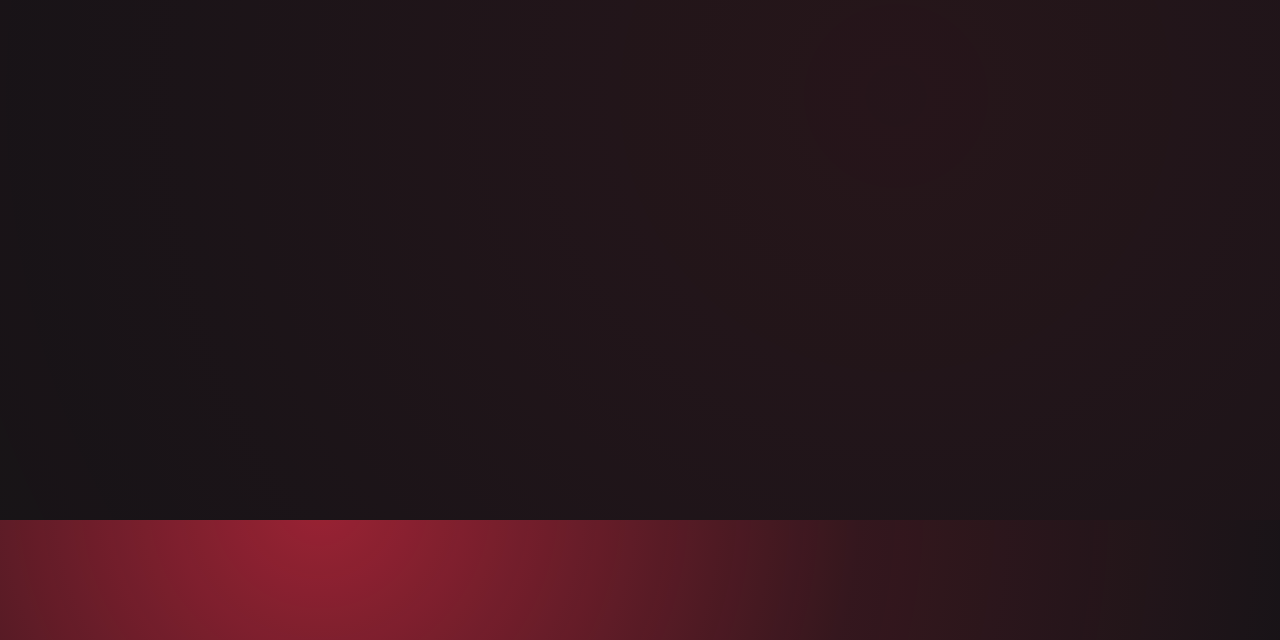
==== commit 75224b18: "Update index.html" ====
--- a/index.html
+++ b/index.html
@@ -22,7 +22,7 @@
 					class="backdrop-blur-2xl bg-material/50 border border-zinc-800 flex flex-grow flex-row items-center max-w-xl mt-4 mx-4 px-4 py-3 rounded-full shadow-md">
 					<a class="border-zinc-800 duration-100 p-1.5 rounded-full transition-colors"
 						href="#" aria-label="cisum Logo">
-						<svg width="23.25" height="22.67" viewBox="0 0 549 699" fill="none" xmlns="http://www.w3.org/2000/svg">
+						<svg width="23.25" height="23.25" viewBox="0 0 549 699" fill="none" xmlns="http://www.w3.org/2000/svg">
               <path d="M40.3766 427.487V185.869C40.3766 176.449 49.0036 169.389 58.237 171.251L334.613 226.971C342.732 228.609 348.572 235.743 348.572 244.026V598.522C348.572 652.225 391.219 696.219 444.894 697.892L466.018 698.551C510.893 699.948 548.029 663.951 548.029 619.054V616.981C548.029 579.446 522.171 546.855 485.617 538.32L410.424 520.765C397.489 517.746 388.339 506.216 388.339 492.933V98.1916C388.339 84.0124 378.356 71.7933 364.462 68.9656L31.9111 1.28341C15.7383 -2.0082 0.609375 10.3517 0.609375 26.8562V525.304C0.609375 578.552 41.9722 622.641 95.1136 626.038L116.764 627.42C160.12 630.191 197.594 597.468 200.688 554.135C203.887 512.906 175.997 475.707 135.524 467.217L59.7308 451.32C48.4518 448.956 40.3766 439.01 40.3766 427.487Z" fill="white"/>
               </svg>
 					</a>
@@ -94,7 +94,7 @@
 						cisum allows you to 
 						<ph>listen to any song you want <b>for free</b></ph>
 						, using YouTube's large library of songs and possibly
-						<ph>others sources</ph>.
+						<ph>other sources</ph>.
 					</p>
 				</div>
 			</div>
@@ -187,4 +187,4 @@
 		</div>
 		<script src="script.js" type="module"></script>
 	</body>
-</html>+</html>
